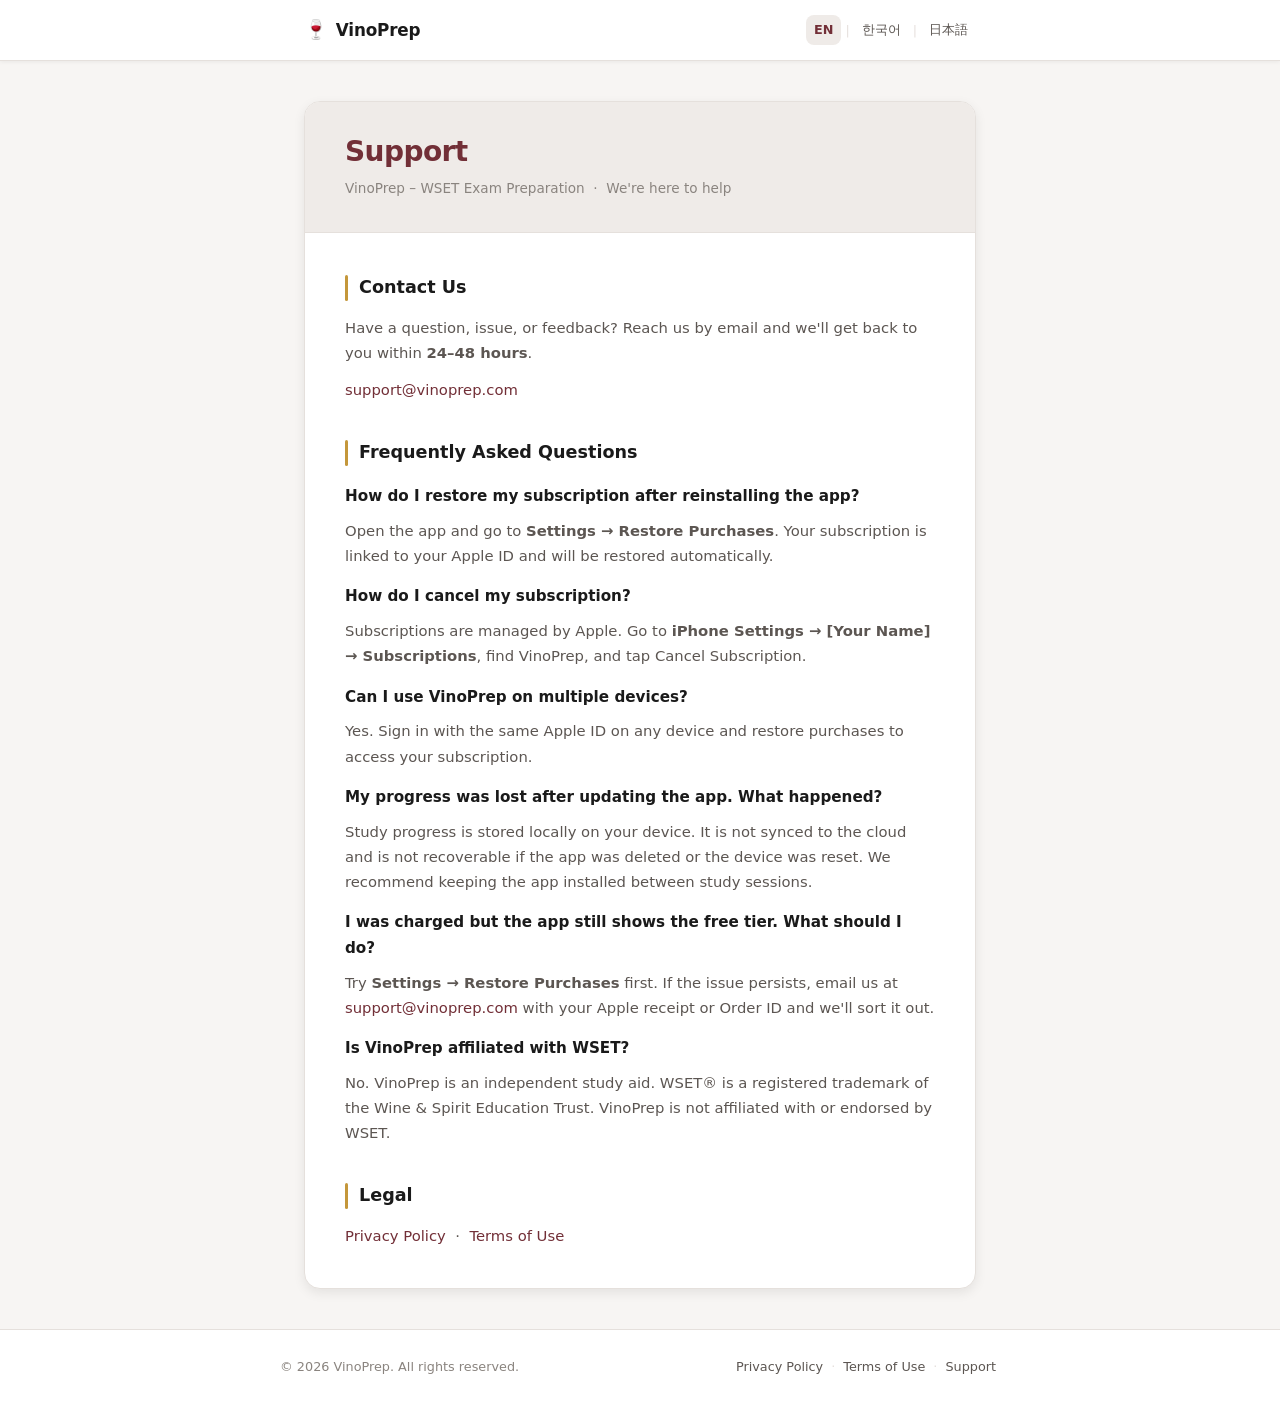
==== en/support.html @ b35fa34b "support added" ====
<!DOCTYPE html>
<html lang="en">
<head>
  <meta charset="UTF-8" />
  <meta name="viewport" content="width=device-width, initial-scale=1.0" />
  <title>Support — VinoPrep</title>
  <link rel="canonical"  hreflang="en"        href="https://imnikita.github.io/wine_up_pages/en/support.html" />
  <link rel="alternate"  hreflang="ko"        href="https://imnikita.github.io/wine_up_pages/ko/support.html" />
  <link rel="alternate"  hreflang="ja"        href="https://imnikita.github.io/wine_up_pages/ja/support.html" />
  <link rel="alternate"  hreflang="x-default" href="https://imnikita.github.io/wine_up_pages/en/support.html" />
  <link rel="stylesheet" href="../styles.css" />
</head>
<body>

  <!-- ── Header ─────────────────────────────────────────────────────────── -->
  <header class="site-header">
    <div class="site-header__inner">
      <a class="site-logo" href="../index.html">
        <span class="site-logo__icon">🍷</span>
        <span>VinoPrep</span>
      </a>
      <nav class="lang-switcher" aria-label="Language">
        <a href="../en/support.html" class="active">EN</a>
        <span class="lang-switcher__sep">|</span>
        <a href="../ko/support.html">한국어</a>
        <span class="lang-switcher__sep">|</span>
        <a href="../ja/support.html">日本語</a>
      </nav>
    </div>
  </header>

  <!-- ── Main Content ────────────────────────────────────────────────────── -->
  <main class="content-wrapper">
    <article class="legal-document">

      <div class="document-header">
        <h1>Support</h1>
        <p class="last-updated">VinoPrep – WSET Exam Preparation &nbsp;·&nbsp; We're here to help</p>
      </div>

      <div class="document-body">

        <section class="legal-section">
          <h2>Contact Us</h2>
          <p>Have a question, issue, or feedback? Reach us by email and we'll get back to you within <strong>24–48 hours</strong>.</p>
          <p><a href="mailto:support@vinoprep.com">support@vinoprep.com</a></p>
        </section>

        <section class="legal-section">
          <h2>Frequently Asked Questions</h2>

          <h3>How do I restore my subscription after reinstalling the app?</h3>
          <p>Open the app and go to <strong>Settings → Restore Purchases</strong>. Your subscription is linked to your Apple ID and will be restored automatically.</p>

          <h3>How do I cancel my subscription?</h3>
          <p>Subscriptions are managed by Apple. Go to <strong>iPhone Settings → [Your Name] → Subscriptions</strong>, find VinoPrep, and tap Cancel Subscription.</p>

          <h3>Can I use VinoPrep on multiple devices?</h3>
          <p>Yes. Sign in with the same Apple ID on any device and restore purchases to access your subscription.</p>

          <h3>My progress was lost after updating the app. What happened?</h3>
          <p>Study progress is stored locally on your device. It is not synced to the cloud and is not recoverable if the app was deleted or the device was reset. We recommend keeping the app installed between study sessions.</p>

          <h3>I was charged but the app still shows the free tier. What should I do?</h3>
          <p>Try <strong>Settings → Restore Purchases</strong> first. If the issue persists, email us at <a href="mailto:support@vinoprep.com">support@vinoprep.com</a> with your Apple receipt or Order ID and we'll sort it out.</p>

          <h3>Is VinoPrep affiliated with WSET?</h3>
          <p>No. VinoPrep is an independent study aid. WSET® is a registered trademark of the Wine &amp; Spirit Education Trust. VinoPrep is not affiliated with or endorsed by WSET.</p>
        </section>

        <section class="legal-section">
          <h2>Legal</h2>
          <p>
            <a href="../en/privacy-policy.html">Privacy Policy</a>
            &nbsp;·&nbsp;
            <a href="../en/terms-of-use.html">Terms of Use</a>
          </p>
        </section>

      </div><!-- /.document-body -->
    </article>
  </main>

  <!-- ── Footer ──────────────────────────────────────────────────────────── -->
  <footer class="site-footer">
    <div class="site-footer__inner">
      <p class="site-footer__copyright">© 2026 VinoPrep. All rights reserved.</p>
      <nav class="site-footer__nav" aria-label="Legal navigation">
        <a href="../en/privacy-policy.html">Privacy Policy</a>
        <span class="site-footer__nav__sep">·</span>
        <a href="../en/terms-of-use.html">Terms of Use</a>
        <span class="site-footer__nav__sep">·</span>
        <a href="../en/support.html">Support</a>
      </nav>
    </div>
  </footer>

</body>
</html>
---- styles.css ----
/* VinoPrep Legal Pages — Shared Stylesheet */

/* ─── Design Tokens ─────────────────────────────────────────────────────── */
:root {
  --color-primary:        #722F37;
  --color-accent:         #C4973B;
  --color-bg-page:        #F7F5F3;
  --color-bg-surface:     #FFFFFF;
  --color-bg-subtle:      #EFEBE8;
  --color-text-primary:   #1A1A1A;
  --color-text-secondary: #5C5652;
  --color-text-muted:     #8A847F;
  --color-border:         #E5E0DC;
  --shadow-card:          0 4px 12px rgba(0, 0, 0, 0.08);

  --radius-sm: 8px;
  --radius-md: 12px;
  --radius-lg: 16px;

  --font-base: -apple-system, 'SF Pro Display', system-ui, sans-serif;
  --content-max-width: 720px;
}

@media (prefers-color-scheme: dark) {
  :root {
    --color-primary:        #D4838B;
    --color-accent:         #E8C87A;
    --color-bg-page:        #1E1819;
    --color-bg-surface:     #141011;
    --color-bg-subtle:      #2A2224;
    --color-text-primary:   #F0ECE9;
    --color-text-secondary: #A69E99;
    --color-text-muted:     #6B6461;
    --color-border:         #3A3234;
    --shadow-card:          0 4px 12px rgba(0, 0, 0, 0.4);
  }
}

/* ─── Reset & Base ──────────────────────────────────────────────────────── */
*, *::before, *::after {
  box-sizing: border-box;
  margin: 0;
  padding: 0;
}

html {
  font-size: 16px;
  -webkit-text-size-adjust: 100%;
}

body {
  font-family: var(--font-base);
  background-color: var(--color-bg-page);
  color: var(--color-text-primary);
  line-height: 1.7;
  min-height: 100vh;
  display: flex;
  flex-direction: column;
}

/* ─── Site Header ───────────────────────────────────────────────────────── */
.site-header {
  position: sticky;
  top: 0;
  z-index: 100;
  background-color: var(--color-bg-surface);
  border-bottom: 1px solid var(--color-border);
  box-shadow: 0 1px 4px rgba(0, 0, 0, 0.06);
}

.site-header__inner {
  max-width: var(--content-max-width);
  margin: 0 auto;
  padding: 0 24px;
  height: 60px;
  display: flex;
  align-items: center;
  justify-content: space-between;
  gap: 16px;
}

.site-logo {
  display: flex;
  align-items: center;
  gap: 8px;
  text-decoration: none;
  color: var(--color-text-primary);
  font-weight: 700;
  font-size: 1.05rem;
  letter-spacing: -0.01em;
  flex-shrink: 0;
}

.site-logo__icon {
  font-size: 1.2rem;
  line-height: 1;
}

/* ─── Language Switcher ─────────────────────────────────────────────────── */
.lang-switcher {
  display: flex;
  align-items: center;
  gap: 4px;
  font-size: 0.8rem;
}

.lang-switcher a {
  text-decoration: none;
  color: var(--color-text-secondary);
  padding: 4px 8px;
  border-radius: var(--radius-sm);
  transition: color 0.15s, background-color 0.15s;
  white-space: nowrap;
}

.lang-switcher a:hover {
  color: var(--color-primary);
  background-color: var(--color-bg-subtle);
}

.lang-switcher a.active {
  color: var(--color-primary);
  font-weight: 600;
  background-color: var(--color-bg-subtle);
}

.lang-switcher__sep {
  color: var(--color-border);
  user-select: none;
}

/* ─── Content Wrapper ───────────────────────────────────────────────────── */
.content-wrapper {
  flex: 1;
  width: 100%;
  max-width: var(--content-max-width);
  margin: 0 auto;
  padding: 40px 24px;
}

/* ─── Legal Document Card ───────────────────────────────────────────────── */
.legal-document {
  background-color: var(--color-bg-surface);
  border: 1px solid var(--color-border);
  border-radius: var(--radius-lg);
  box-shadow: var(--shadow-card);
  overflow: hidden;
}

/* ─── Document Header ───────────────────────────────────────────────────── */
.document-header {
  background-color: var(--color-bg-subtle);
  border-bottom: 1px solid var(--color-border);
  padding: 32px 40px;
}

.document-header h1 {
  font-size: 1.75rem;
  font-weight: 700;
  color: var(--color-primary);
  letter-spacing: -0.02em;
  line-height: 1.25;
  margin-bottom: 8px;
}

.last-updated {
  font-size: 0.85rem;
  color: var(--color-text-muted);
}

/* ─── Document Body ─────────────────────────────────────────────────────── */
.document-body {
  padding: 40px;
}

/* ─── Legal Sections ────────────────────────────────────────────────────── */
.legal-section {
  margin-bottom: 36px;
}

.legal-section:last-child {
  margin-bottom: 0;
}

.legal-section h2 {
  font-size: 1.1rem;
  font-weight: 600;
  color: var(--color-text-primary);
  margin-bottom: 12px;
  padding-left: 14px;
  position: relative;
}

.legal-section h2::before {
  content: '';
  position: absolute;
  left: 0;
  top: 2px;
  bottom: 2px;
  width: 3px;
  border-radius: 2px;
  background-color: var(--color-accent);
}

.legal-section p {
  font-size: 0.925rem;
  color: var(--color-text-secondary);
  margin-bottom: 12px;
}

.legal-section p:last-child {
  margin-bottom: 0;
}

.legal-section ul,
.legal-section ol {
  font-size: 0.925rem;
  color: var(--color-text-secondary);
  padding-left: 20px;
  margin-bottom: 12px;
}

.legal-section li {
  margin-bottom: 6px;
}

.legal-section a {
  color: var(--color-primary);
  text-decoration: underline;
  text-decoration-color: transparent;
  transition: text-decoration-color 0.15s;
}

.legal-section a:hover {
  text-decoration-color: var(--color-primary);
}

.legal-section h3 {
  font-size: 0.95rem;
  font-weight: 600;
  color: var(--color-text-primary);
  margin-top: 16px;
  margin-bottom: 8px;
}

.legal-section blockquote {
  border-left: 3px solid var(--color-accent);
  background-color: var(--color-bg-subtle);
  margin: 12px 0;
  padding: 12px 16px;
  border-radius: 0 var(--radius-sm) var(--radius-sm) 0;
  font-size: 0.9rem;
  color: var(--color-text-secondary);
}

/* ─── Legal Tables ──────────────────────────────────────────────────────── */
.legal-table-wrap {
  overflow-x: auto;
  margin-bottom: 12px;
  border-radius: var(--radius-sm);
  border: 1px solid var(--color-border);
}

.legal-table {
  width: 100%;
  border-collapse: collapse;
  font-size: 0.875rem;
  color: var(--color-text-secondary);
}

.legal-table th {
  background-color: var(--color-bg-subtle);
  color: var(--color-text-primary);
  font-weight: 600;
  text-align: left;
  padding: 10px 14px;
  border-bottom: 1px solid var(--color-border);
  white-space: nowrap;
}

.legal-table td {
  padding: 9px 14px;
  border-bottom: 1px solid var(--color-border);
  vertical-align: top;
}

.legal-table tr:last-child td {
  border-bottom: none;
}

.legal-table tr:nth-child(even) td {
  background-color: var(--color-bg-page);
}

/* ─── Site Footer ───────────────────────────────────────────────────────── */
.site-footer {
  border-top: 1px solid var(--color-border);
  background-color: var(--color-bg-surface);
  padding: 24px;
}

.site-footer__inner {
  max-width: var(--content-max-width);
  margin: 0 auto;
  display: flex;
  align-items: center;
  justify-content: space-between;
  gap: 16px;
  flex-wrap: wrap;
}

.site-footer__copyright {
  font-size: 0.8rem;
  color: var(--color-text-muted);
}

.site-footer__nav {
  display: flex;
  align-items: center;
  gap: 4px;
  font-size: 0.8rem;
}

.site-footer__nav a {
  color: var(--color-text-secondary);
  text-decoration: none;
  padding: 2px 4px;
  border-radius: 4px;
  transition: color 0.15s;
}

.site-footer__nav a:hover {
  color: var(--color-primary);
}

.site-footer__nav__sep {
  color: var(--color-border);
  user-select: none;
}

/* ─── Responsive ────────────────────────────────────────────────────────── */
@media (max-width: 768px) {
  .content-wrapper {
    padding: 24px 16px;
  }

  .document-header {
    padding: 24px 24px;
  }

  .document-header h1 {
    font-size: 1.4rem;
  }

  .document-body {
    padding: 24px 24px;
  }
}

@media (max-width: 480px) {
  .site-header__inner {
    padding: 0 16px;
    height: 52px;
  }

  .site-logo {
    font-size: 0.95rem;
  }

  .lang-switcher {
    font-size: 0.75rem;
  }

  .lang-switcher a {
    padding: 3px 6px;
  }

  .content-wrapper {
    padding: 16px 12px;
  }

  .document-header {
    padding: 20px 16px;
  }

  .document-header h1 {
    font-size: 1.25rem;
  }

  .document-body {
    padding: 20px 16px;
  }

  .legal-section h2 {
    font-size: 1rem;
  }

  .site-footer__inner {
    flex-direction: column;
    align-items: flex-start;
    gap: 8px;
  }
}
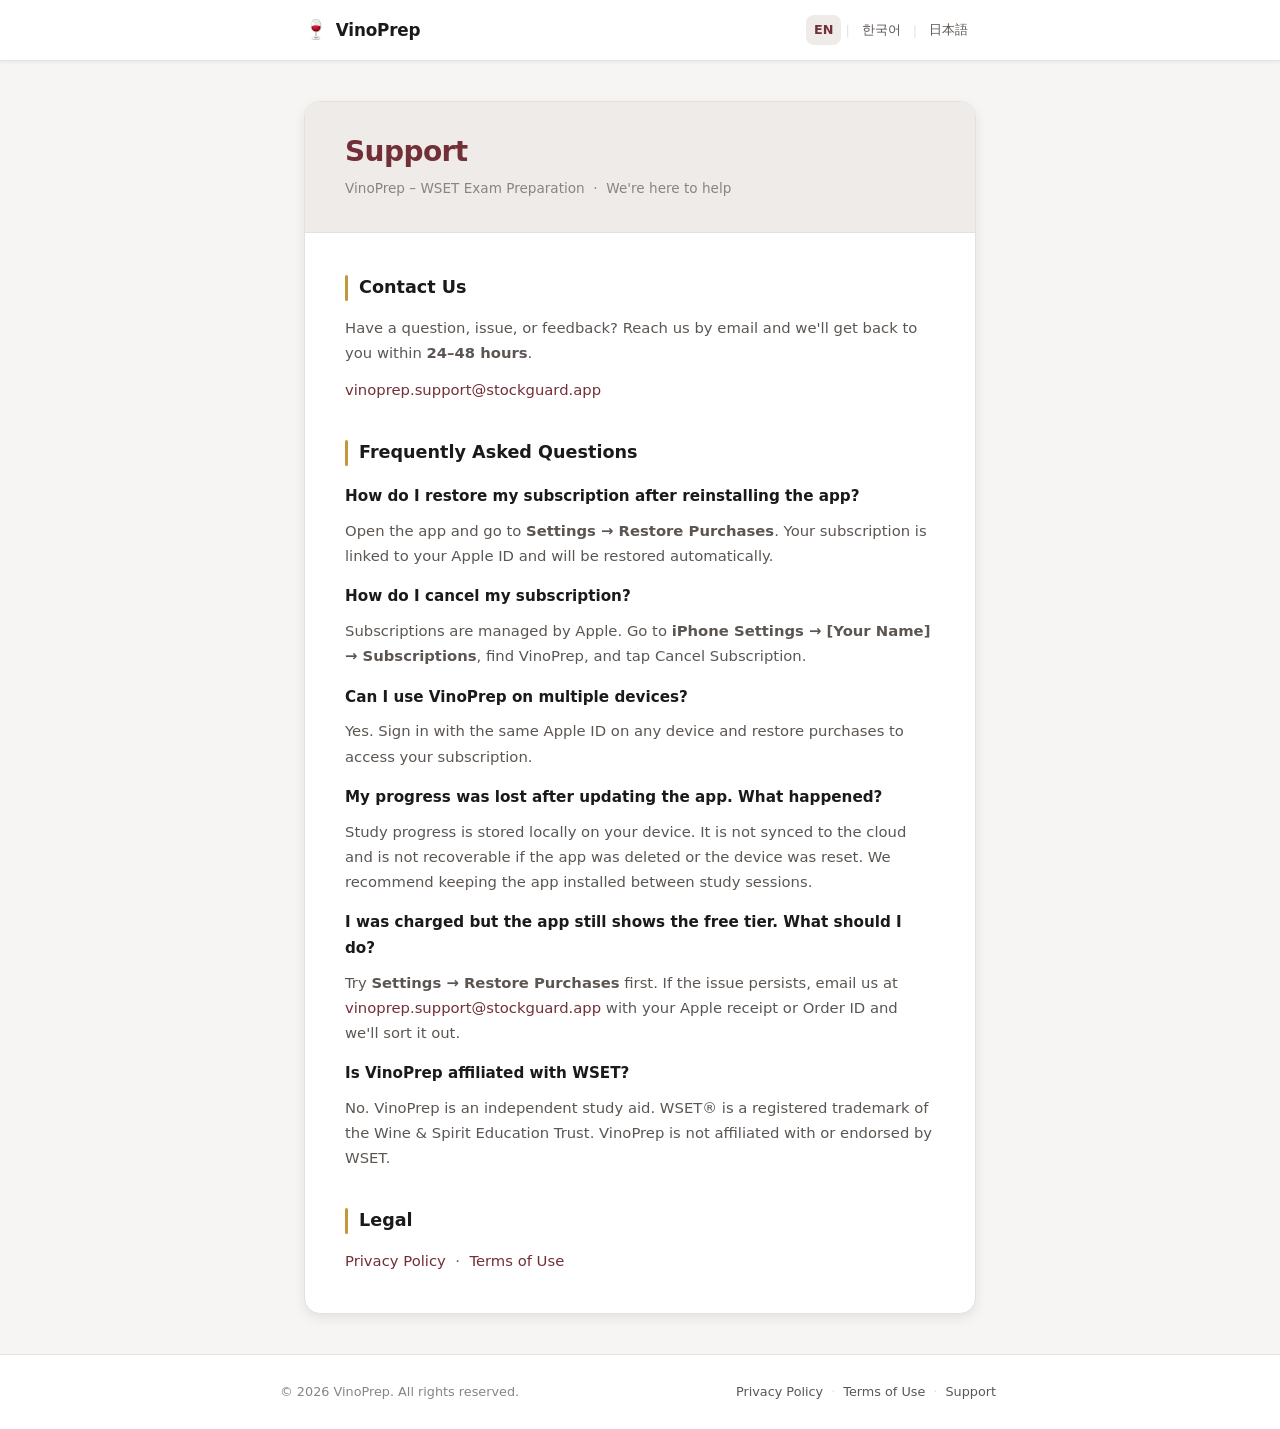
==== commit 68f2bf2d: "email changed" ====
--- a/en/support.html
+++ b/en/support.html
@@ -43,7 +43,7 @@
         <section class="legal-section">
           <h2>Contact Us</h2>
           <p>Have a question, issue, or feedback? Reach us by email and we'll get back to you within <strong>24–48 hours</strong>.</p>
-          <p><a href="mailto:support@vinoprep.com">support@vinoprep.com</a></p>
+          <p><a href="mailto:vinoprep.support@stockguard.app">vinoprep.support@stockguard.app</a></p>
         </section>
 
         <section class="legal-section">
@@ -62,7 +62,7 @@
           <p>Study progress is stored locally on your device. It is not synced to the cloud and is not recoverable if the app was deleted or the device was reset. We recommend keeping the app installed between study sessions.</p>
 
           <h3>I was charged but the app still shows the free tier. What should I do?</h3>
-          <p>Try <strong>Settings → Restore Purchases</strong> first. If the issue persists, email us at <a href="mailto:support@vinoprep.com">support@vinoprep.com</a> with your Apple receipt or Order ID and we'll sort it out.</p>
+          <p>Try <strong>Settings → Restore Purchases</strong> first. If the issue persists, email us at <a href="mailto:vinoprep.support@stockguard.app">vinoprep.support@stockguard.app</a> with your Apple receipt or Order ID and we'll sort it out.</p>
 
           <h3>Is VinoPrep affiliated with WSET?</h3>
           <p>No. VinoPrep is an independent study aid. WSET® is a registered trademark of the Wine &amp; Spirit Education Trust. VinoPrep is not affiliated with or endorsed by WSET.</p>
